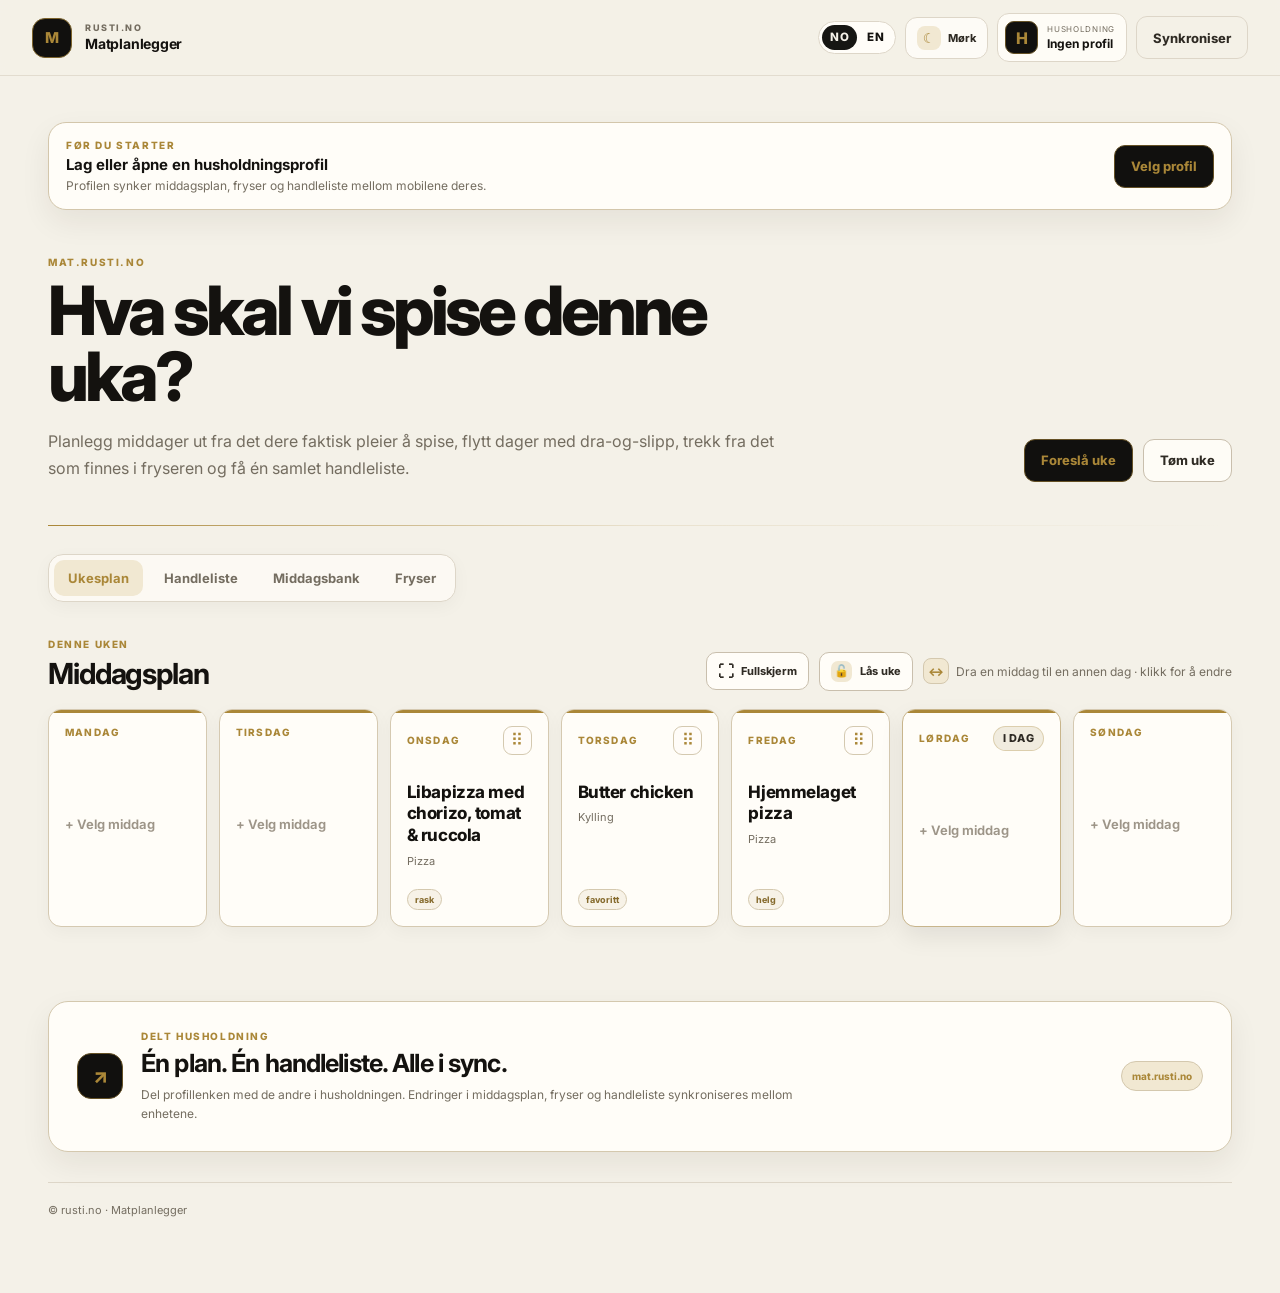
==== index.html @ eedb1150 "Add files via upload" ====
<!doctype html>
<html lang="no" data-theme="light">
<head>
  <meta charset="utf-8" />
  <meta name="viewport" content="width=device-width,initial-scale=1,viewport-fit=cover" />
  <meta id="themeColor" name="theme-color" content="#f4f1e8" />
  <meta name="color-scheme" content="light dark" />
  <meta name="mobile-web-app-capable" content="yes" />
  <meta name="apple-mobile-web-app-capable" content="yes" />
  <meta name="apple-mobile-web-app-status-bar-style" content="black-translucent" />
  <meta name="description" content="Matplanlegger for husholdningen – ukesplan, middagsbank, fryser og handleliste på ett sted." />
  <meta http-equiv="Cache-Control" content="no-cache, no-store, must-revalidate" />
  <meta http-equiv="Pragma" content="no-cache" />
  <meta http-equiv="Expires" content="0" />
  <meta name="app-version" content="1.12.2" />
  <link rel="canonical" href="https://mat.rusti.no/" />
  <title>Matplanlegger | rusti.no</title>
  <script>
    try {
      document.documentElement.dataset.theme = localStorage.getItem('matplan_theme') === 'dark' ? 'dark' : 'light';
    } catch (_) {}
  </script>
  <link rel="preconnect" href="https://fonts.googleapis.com">
  <link rel="preconnect" href="https://fonts.gstatic.com" crossorigin>
  <link href="https://fonts.googleapis.com/css2?family=Inter:wght@400;500;600;700;800&display=swap" rel="stylesheet">
  <link rel="stylesheet" href="styles.css?v=1.12.2" />
</head>
<body>
  <header class="topbar">
    <a class="brand" href="https://mat.rusti.no/" aria-label="Matplanlegger på rusti.no">
      <div class="brand-mark" aria-hidden="true">M</div>
      <div class="brand-copy"><span class="brand-domain">RUSTI.NO</span><strong>Matplanlegger</strong></div>
    </a>
    <div class="profile-tools">
      <button id="themeToggle" class="theme-toggle" type="button" aria-label="Bytt til mørk bakgrunn" title="Bytt tema">
        <span id="themeIcon" class="theme-icon" aria-hidden="true">☾</span>
        <span id="themeLabel">Mørk</span>
      </button>
      <button id="profileBtn" class="profile-chip" title="Bytt eller del profil">
        <span class="profile-avatar">H</span>
        <span><small>Husholdning</small><strong id="profileName">Ingen profil</strong></span>
      </button>
      <button id="syncBtn" class="ghost">Synkroniser</button>
    </div>
  </header>

  <main class="shell">
    <section id="profileBanner" class="profile-banner hidden">
      <div>
        <p class="eyebrow">FØR DU STARTER</p>
        <strong>Lag eller åpne en husholdningsprofil</strong>
        <span>Profilen synker middagsplan, fryser og handleliste mellom mobilene deres.</span>
      </div>
      <button id="bannerProfileBtn" class="primary">Velg profil</button>
    </section>

    <section class="hero">
      <div class="hero-copy">
        <p class="eyebrow">MAT.RUSTI.NO</p>
        <h1>Hva skal vi spise denne uka?</h1>
        <p class="lead">Planlegg middager ut fra det dere faktisk pleier å spise, flytt dager med dra-og-slipp, trekk fra det som finnes i fryseren og få én samlet handleliste.</p>
      </div>
      <div class="hero-actions">
        <button id="autoPlanBtn" class="primary">Foreslå uke</button>
        <button id="clearWeekBtn" class="secondary">Tøm uke</button>
      </div>
    </section>

    <nav class="tabs" aria-label="Navigasjon">
      <button class="tab active" data-view="week">Ukesplan</button>
      <button class="tab" data-view="shopping">Handleliste</button>
      <button class="tab" data-view="meals">Middagsbank</button>
      <button class="tab" data-view="freezer">Fryser</button>
    </nav>

    <section id="weekView" class="view active">
      <div class="section-head">
        <div><p class="eyebrow">DENNE UKEN</p><h2>Middagsplan</h2></div>
        <div class="week-head-actions">
          <button id="weekLockBtn" class="week-lock" type="button" aria-pressed="false" aria-label="Lås middagsplanen" title="Lås uka">
            <span id="weekLockIcon" class="week-lock-icon" aria-hidden="true">&#128275;</span>
            <span id="weekLockLabel">Lås uke</span>
          </button>
          <div id="weekHint" class="hint">Dra en middag til en annen dag · klikk for å endre</div>
        </div>
      </div>
      <div id="weekGrid" class="week-grid"></div>
    </section>

    <section id="shoppingView" class="view">
      <div class="section-head">
        <div><p class="eyebrow">DET SOM MANGLER</p><h2>Handleliste</h2></div>
        <button id="regenShoppingBtn" class="secondary">Oppdater fra uke</button>
      </div>
      <div class="notice">Handlelisten bygges automatisk fra valgte middager og trekker fra det dere allerede har registrert i fryseren.</div>
      <div id="shoppingList" class="shopping-list"></div>
    </section>

    <section id="mealsView" class="view">
      <div class="section-head">
        <div><p class="eyebrow">DEFAULT + DERES EGNE</p><h2>Middagsbank</h2></div>
        <div class="section-actions">
          <input id="mealSearch" class="search" placeholder="Søk etter middag…" />
          <button id="addMealBtn" class="primary" type="button">+ Legg til middag</button>
        </div>
      </div>
      <div class="notice meal-bank-note">Default-middagene følger appen. Egne middager lagres kun i den aktive husholdningsprofilen og synkroniseres med de andre som bruker samme profil.</div>
      <div id="mealFilters" class="filters"></div>
      <div id="mealGrid" class="meal-grid"></div>
    </section>

    <section id="freezerView" class="view">
      <div class="section-head">
        <div><p class="eyebrow">LAGER</p><h2>Fryser</h2></div>
        <button id="addFreezerBtn" class="secondary">Legg til vare</button>
      </div>
      <div id="freezerList" class="freezer-list"></div>
    </section>

    <section class="app-note">
      <div class="app-note-icon" aria-hidden="true">↗</div>
      <div>
        <p class="eyebrow">DELT HUSHOLDNING</p>
        <h2>Én plan. Én handleliste. Alle i sync.</h2>
        <p>Del profillenken med de andre i husholdningen. Endringer i middagsplan, fryser og handleliste synkroniseres mellom enhetene.</p>
      </div>
      <span class="domain-pill">mat.rusti.no</span>
    </section>
    <div class="footer">© rusti.no · Matplanlegger</div>
  </main>

  <dialog id="profileDialog">
    <div class="dialog-card profile-dialog">
      <div class="dialog-head">
        <div><p class="eyebrow">HUSHOLDNING</p><h3>Profiler</h3></div>
        <button id="closeProfileDialog" class="icon-btn" type="button">×</button>
      </div>
      <p class="dialog-copy">Ingen innlogging. Lag én profil per husholdning og del profilkoden eller lenken med de som skal bruke den.</p>

      <div id="currentProfileCard" class="current-profile hidden">
        <div>
          <span class="status-dot"></span>
          <div><small>Aktiv profil</small><strong id="currentProfileName"></strong></div>
        </div>
        <button id="copyProfileLinkBtn" class="secondary" type="button">Kopier delingslenke</button>
      </div>

      <div class="profile-columns">
        <form id="createProfileForm" class="profile-panel">
          <p class="eyebrow">NY PROFIL</p>
          <h4>Lag husholdning</h4>
          <label>Navn<input name="name" required maxlength="80" placeholder="f.eks. Sebastian & Ida" /></label>
          <button class="primary" type="submit">Lag profil</button>
        </form>

        <form id="joinProfileForm" class="profile-panel">
          <p class="eyebrow">HAR DU EN KODE?</p>
          <h4>Åpne eksisterende</h4>
          <label>Profilkode eller delingslenke<input name="code" required autocomplete="off" placeholder="Lim inn kode eller lenke" /></label>
          <button class="secondary" type="submit">Åpne profil</button>
        </form>
      </div>

      <div id="savedProfilesWrap" class="saved-profiles-wrap hidden">
        <p class="eyebrow">LAGRET PÅ DENNE ENHETEN</p>
        <div id="savedProfiles" class="saved-profiles"></div>
      </div>

      <div class="profile-warning">Profilkoden fungerer som en nøkkel. Alle som har koden kan åpne og endre husholdningen. Ikke legg delingslenken offentlig.</div>
    </div>
  </dialog>

  <dialog id="mealDialog">
    <form method="dialog" class="dialog-card">
      <div class="dialog-head"><div><p class="eyebrow">VELG MIDDAG</p><h3 id="dialogDay"></h3></div><button class="icon-btn" value="cancel">×</button></div>
      <input id="dialogSearch" class="search" placeholder="Søk…" />
      <div id="dialogMeals" class="dialog-meals"></div>
    </form>
  </dialog>

  <dialog id="customMealDialog">
    <form class="dialog-card custom-meal-dialog" id="customMealForm">
      <div class="dialog-head"><div><p class="eyebrow">MIN PROFIL</p><h3 id="customMealDialogTitle">Legg til middag</h3></div><button id="closeCustomMealDialog" class="icon-btn" type="button">×</button></div>
      <input type="hidden" name="id" />
      <div class="form-grid">
        <label>Navn<input name="name" required maxlength="120" placeholder="f.eks. Idas kyllingpasta" /></label>
        <label>Kategori<input name="category" maxlength="50" list="mealCategorySuggestions" placeholder="f.eks. Kylling" /></label>
      </div>
      <datalist id="mealCategorySuggestions"><option value="Kylling"><option value="Fisk"><option value="Kjøtt"><option value="Pasta"><option value="Pizza"><option value="Tex-mex"><option value="Vegetar"><option value="Annet"></datalist>
      <label>Ingredienser <span class="label-help">én per linje: vare | mengde</span><textarea name="ingredients" rows="7" placeholder="kyllingfilet | 600 g&#10;pasta | 1 pk&#10;matfløte | 1 beger"></textarea></label>
      <label>Oppskriftslenke <span class="label-help">valgfritt</span><input name="url" type="url" inputmode="url" placeholder="https://…" /></label>
      <div class="dialog-actions"><button id="cancelCustomMealBtn" class="secondary" type="button">Avbryt</button><button id="customMealSubmit" class="primary" type="submit">Legg til middag</button></div>
    </form>
  </dialog>

  <dialog id="freezerDialog">
    <form method="dialog" class="dialog-card small" id="freezerForm">
      <div class="dialog-head"><div><p class="eyebrow">NY VARE</p><h3>Legg til i fryseren</h3></div><button class="icon-btn" value="cancel">×</button></div>
      <label>Vare<input name="name" required placeholder="f.eks. kyllingfilet" /></label>
      <label>Mengde<input name="qty" required placeholder="f.eks. 600 g eller 2 pk" /></label>
      <label>Plassering<select name="location"><option value="Kjelleren">Kjelleren</option><option value="Boden">Boden</option></select></label>
      <button class="primary" value="default">Lagre</button>
    </form>
  </dialog>

  <script>
    window.MATPLAN_API = 'https://matplanlegger-api.sebastian-be1.workers.dev';
  </script>
  <script src="meals.js?v=1.12.2"></script>
  <script src="app.js?v=1.12.2"></script>
  <script src="i18n.js?v=1.12.2"></script>
  <script src="week-enhancements.js?v=1.12.2"></script>
</body>
</html>
---- styles.css ----
:root{
  color-scheme:light;
  --bg:#f4f1e8;
  --surface:#fffdf8;
  --surface-raised:#ffffff;
  --surface-2:#eee9dd;
  --surface-3:#e5dfd2;
  --ink:#14120f;
  --ink-soft:#2f2b24;
  --muted:#746d60;
  --muted-2:#9d9588;
  --line:#ddd6c8;
  --line-strong:#c9bfad;
  --accent:#aa8738;
  --accent-hover:#8d6d2a;
  --accent-soft:#f1e8d2;
  --pink:#aa8738;
  --teal:#aa8738;
  --orange:#aa8738;
  --blue:#aa8738;
  --success:#8a743a;
  --danger:#a34b43;
  --warning-bg:#f6f0e3;
  --warning-line:#d7c79e;
  --warning-ink:#6f5927;
  --header:rgba(244,241,232,.88);
  --shadow:0 12px 30px rgba(37,30,19,.07);
  --shadow-lg:0 28px 72px rgba(20,17,12,.18);
  --overlay:rgba(12,10,7,.52);
  --black:#11100e;
}

html[data-theme="dark"]{
  color-scheme:dark;
  --bg:#0b0b0a;
  --surface:#141311;
  --surface-raised:#191815;
  --surface-2:#1f1d19;
  --surface-3:#29261f;
  --ink:#f4efe4;
  --ink-soft:#ddd5c6;
  --muted:#aaa091;
  --muted-2:#777064;
  --line:#302c24;
  --line-strong:#494234;
  --accent:#d0ae5a;
  --accent-hover:#e0c06e;
  --accent-soft:#2b2517;
  --pink:#d0ae5a;
  --teal:#d0ae5a;
  --orange:#d0ae5a;
  --blue:#d0ae5a;
  --success:#c6aa63;
  --danger:#d77a70;
  --warning-bg:#211d14;
  --warning-line:#584a2a;
  --warning-ink:#d6bc79;
  --header:rgba(11,11,10,.88);
  --shadow:0 15px 36px rgba(0,0,0,.26);
  --shadow-lg:0 32px 86px rgba(0,0,0,.52);
  --overlay:rgba(0,0,0,.70);
  --black:#080807;
}

*{box-sizing:border-box}
html{scroll-behavior:smooth}
body{
  margin:0;
  min-height:100vh;
  font-family:Inter,system-ui,-apple-system,BlinkMacSystemFont,"Segoe UI",sans-serif;
  color:var(--ink);
  background:var(--bg);
  -webkit-font-smoothing:antialiased;
  transition:background-color .25s ease,color .25s ease;
}
button,input,select{font:inherit}
button{color:inherit}
a{color:inherit}
button:focus-visible,a:focus-visible,input:focus-visible,select:focus-visible{outline:3px solid color-mix(in srgb,var(--accent) 35%,transparent);outline-offset:2px}

.topbar{
  min-height:76px;
  display:flex;
  align-items:center;
  justify-content:space-between;
  gap:18px;
  padding:12px 32px;
  background:var(--header);
  border-bottom:1px solid color-mix(in srgb,var(--line) 78%,transparent);
  position:sticky;
  top:0;
  z-index:20;
  backdrop-filter:blur(18px) saturate(140%);
}
.brand{display:flex;align-items:center;gap:13px;text-decoration:none;color:var(--ink)}
.brand-mark{
  width:40px;height:40px;border-radius:13px;display:grid;place-items:center;
  color:var(--accent);font-size:15px;font-weight:800;letter-spacing:-.04em;
  background:var(--black);
  border:1px solid color-mix(in srgb,var(--accent) 70%,var(--black));
  box-shadow:none;
}
.brand-copy{display:flex;flex-direction:column;gap:1px}
.brand-domain{font-size:9px;line-height:1.2;letter-spacing:.17em;font-weight:800;color:var(--muted)}
.brand-copy strong{font-size:14px;line-height:1.25;letter-spacing:-.015em}

.profile-tools{display:flex;align-items:center;gap:9px}
.profile-chip,.theme-toggle,.ghost,.secondary,.primary{transition:transform .16s ease,border-color .16s ease,background .16s ease,box-shadow .16s ease,color .16s ease}
.profile-chip{
  border:1px solid var(--line);background:color-mix(in srgb,var(--surface) 88%,transparent);border-radius:12px;
  padding:7px 11px 7px 7px;display:flex;align-items:center;gap:9px;cursor:pointer;text-align:left;
}
.profile-chip:hover{border-color:var(--line-strong);box-shadow:var(--shadow);transform:translateY(-1px)}
.profile-avatar,.mini-avatar{display:grid;place-items:center;background:var(--black);color:var(--accent);border:1px solid color-mix(in srgb,var(--accent) 55%,var(--black));font-weight:800;border-radius:9px}
.profile-avatar{width:33px;height:33px}
.profile-chip small,.profile-chip strong{display:block}
.profile-chip small{font-size:8px;letter-spacing:.09em;text-transform:uppercase;color:var(--muted);margin-bottom:2px}
.profile-chip strong{font-size:12px;max-width:170px;white-space:nowrap;overflow:hidden;text-overflow:ellipsis}
.theme-toggle{
  min-height:42px;border:1px solid var(--line);background:color-mix(in srgb,var(--surface) 86%,transparent);border-radius:12px;
  padding:8px 11px;display:flex;align-items:center;gap:7px;cursor:pointer;font-size:11px;font-weight:750;color:var(--ink-soft);
}
.theme-toggle:hover{border-color:var(--line-strong);background:var(--surface-raised);transform:translateY(-1px)}
.theme-icon{width:24px;height:24px;border-radius:8px;display:grid;place-items:center;background:var(--accent-soft);color:var(--accent);font-size:14px}

.shell{max-width:1240px;margin:0 auto;padding:46px 28px 76px}
.hidden{display:none!important}
.profile-banner{
  background:var(--surface);
  border:1px solid color-mix(in srgb,var(--accent) 20%,var(--line));border-radius:18px;padding:16px 17px;margin-bottom:30px;
  display:flex;align-items:center;justify-content:space-between;gap:18px;box-shadow:var(--shadow);
}
.profile-banner strong,.profile-banner span{display:block}
.profile-banner strong{font-size:15px;margin:4px 0}
.profile-banner span{font-size:12px;color:var(--muted)}

.hero{padding:16px 0 44px;display:flex;align-items:flex-end;justify-content:space-between;gap:42px;position:relative}
.hero::after{content:"";position:absolute;left:0;right:0;bottom:0;height:1px;background:linear-gradient(90deg,var(--accent),color-mix(in srgb,var(--accent) 15%,transparent),transparent)}
.hero-copy{max-width:805px}
.eyebrow{font-size:10px;letter-spacing:.16em;font-weight:800;margin:0;color:var(--accent);text-transform:uppercase}
.hero h1{
  font-size:clamp(40px,6vw,68px);letter-spacing:-.058em;line-height:.97;max-width:840px;margin:10px 0 18px;font-weight:800;
  color:var(--ink);
}
.lead{color:var(--muted);max-width:740px;line-height:1.68;font-size:16px;margin:0}
.hero-actions{display:flex;gap:10px;flex-wrap:wrap;justify-content:flex-end}

.primary,.secondary,.ghost{min-height:43px;border-radius:11px;padding:10px 16px;font-weight:750;font-size:13px;cursor:pointer}
.primary{background:var(--black);color:var(--accent);border:1px solid color-mix(in srgb,var(--accent) 55%,var(--black));box-shadow:none}
.primary:hover{background:color-mix(in srgb,var(--black) 90%,var(--accent));color:var(--accent-hover);transform:translateY(-1px);box-shadow:0 8px 22px color-mix(in srgb,var(--black) 20%,transparent)}
.secondary{background:color-mix(in srgb,var(--surface) 90%,transparent);color:var(--ink-soft);border:1px solid var(--line-strong)}
.secondary:hover,.ghost:hover{background:var(--surface-2);border-color:color-mix(in srgb,var(--accent) 28%,var(--line-strong));transform:translateY(-1px)}
.ghost{background:transparent;border:1px solid var(--line);color:var(--ink-soft)}

.tabs{
  display:flex;gap:7px;margin:28px 0 36px;padding:5px;background:color-mix(in srgb,var(--surface) 72%,transparent);
  border:1px solid var(--line);border-radius:15px;width:max-content;max-width:100%;overflow:auto;scrollbar-width:none;box-shadow:0 5px 18px color-mix(in srgb,var(--ink) 4%,transparent)
}
.tabs::-webkit-scrollbar{display:none}
.tab{border:0;background:transparent;padding:10px 14px;border-radius:10px;font-weight:700;font-size:13px;color:var(--muted);cursor:pointer;white-space:nowrap}
.tab:hover{background:var(--surface-2);color:var(--ink-soft)}
.tab.active{background:var(--accent-soft);color:var(--accent);box-shadow:none}

.view{display:none}.view.active{display:block}
.section-head{display:flex;align-items:flex-end;justify-content:space-between;gap:16px;margin-bottom:18px}
.section-head h2{margin:6px 0 0;font-size:29px;letter-spacing:-.038em}
.hint{font-size:12px;color:var(--muted);display:flex;align-items:center;gap:7px}
.hint::before{content:"↔";width:24px;height:24px;display:grid;place-items:center;border:1px solid color-mix(in srgb,var(--accent) 18%,var(--line));background:var(--accent-soft);border-radius:8px;color:var(--accent);font-weight:800}
.week-head-actions{display:flex;align-items:center;justify-content:flex-end;gap:10px;flex-wrap:wrap}
.week-lock{min-height:38px;display:inline-flex;align-items:center;gap:8px;padding:8px 11px;border-radius:10px;border:1px solid var(--line-strong);background:var(--surface);color:var(--ink-soft);font-size:11px;font-weight:750;cursor:pointer;transition:.16s ease}
.week-lock:hover{border-color:color-mix(in srgb,var(--accent) 38%,var(--line-strong));background:var(--surface-raised);transform:translateY(-1px)}
.week-lock.locked{background:var(--black);border-color:color-mix(in srgb,var(--accent) 58%,var(--black));color:var(--accent)}
.week-lock-icon{width:21px;height:21px;display:grid;place-items:center;border-radius:7px;background:var(--accent-soft);color:var(--accent);font-size:12px;line-height:1}
.week-lock.locked .week-lock-icon{background:color-mix(in srgb,var(--accent) 16%,var(--black));color:var(--accent)}
.primary:disabled,.secondary:disabled{opacity:.42;cursor:not-allowed;transform:none!important;box-shadow:none!important}
.week-grid.week-locked .day-card{cursor:default;background:color-mix(in srgb,var(--surface) 94%,var(--surface-2));box-shadow:none}
.week-grid.week-locked .day-card:hover{transform:none;border-color:color-mix(in srgb,var(--accent) 16%,var(--line));box-shadow:none}
.day-lock{width:26px;height:26px;display:grid;place-items:center;border:1px solid var(--line);border-radius:8px;background:var(--surface-2);color:var(--muted);font-size:11px}

.week-grid{display:grid;grid-template-columns:repeat(7,minmax(0,1fr));gap:12px}
.day-card{
  --day-accent:var(--accent);position:relative;overflow:hidden;min-height:218px;
  background:var(--surface);
  border:1px solid color-mix(in srgb,var(--day-accent) 16%,var(--line));border-radius:13px;padding:16px;
  display:flex;flex-direction:column;cursor:pointer;user-select:none;
  transition:border-color .16s ease,box-shadow .16s ease,transform .16s ease,background .16s ease;
  box-shadow:0 5px 18px color-mix(in srgb,var(--ink) 4%,transparent);
}
.day-card::before{content:"";position:absolute;inset:0 0 auto;height:3px;background:var(--accent)}
.day-card:nth-child(n){--day-accent:var(--accent)}
.day-card:hover{border-color:color-mix(in srgb,var(--day-accent) 42%,var(--line));box-shadow:0 16px 36px color-mix(in srgb,var(--day-accent) 13%,transparent);transform:translateY(-3px)}
.day-card.dragging{opacity:.46;transform:scale(.985);box-shadow:none}
.day-card.drop-target{border-color:var(--day-accent);box-shadow:0 0 0 4px color-mix(in srgb,var(--day-accent) 16%,transparent),0 18px 38px color-mix(in srgb,var(--day-accent) 13%,transparent)}
.day-card.just-dropped{animation:dropFlash .4s ease}
@keyframes dropFlash{0%{box-shadow:0 0 0 5px color-mix(in srgb,var(--day-accent) 28%,transparent)}100%{box-shadow:0 5px 18px color-mix(in srgb,var(--ink) 4%,transparent)}}
.day-card[draggable="true"]{cursor:grab}.day-card[draggable="true"]:active{cursor:grabbing}
.day-top{display:flex;align-items:center;justify-content:space-between;gap:8px}
.day-name{font-size:10px;color:var(--day-accent);font-weight:800;text-transform:uppercase;letter-spacing:.12em}
.drag-handle{width:29px;height:29px;border:1px solid color-mix(in srgb,var(--day-accent) 17%,var(--line));background:color-mix(in srgb,var(--surface) 82%,transparent);border-radius:9px;color:var(--day-accent);font-size:17px;line-height:1;display:grid;place-items:center;cursor:grab;touch-action:none;padding:0}
.drag-handle:hover{background:var(--surface-raised);box-shadow:0 5px 14px color-mix(in srgb,var(--day-accent) 10%,transparent)}
.drag-handle:active{cursor:grabbing}
.day-meal{font-weight:760;font-size:17px;margin-top:27px;line-height:1.28;letter-spacing:-.025em;color:var(--ink)}
.day-meta{font-size:11px;color:var(--muted);margin-top:7px}
.day-empty{margin:auto 0;color:var(--muted-2);font-size:13px;font-weight:650}
.day-tags{display:flex;gap:5px;flex-wrap:wrap;margin-top:auto;padding-top:16px}
.tag{font-size:9px;padding:4px 7px;border-radius:999px;background:color-mix(in srgb,var(--day-accent) 9%,var(--surface));color:color-mix(in srgb,var(--day-accent) 76%,var(--ink));font-weight:750;border:1px solid color-mix(in srgb,var(--day-accent) 18%,var(--line))}
.drag-float{position:fixed;left:0;top:0;z-index:1000;pointer-events:none;width:min(220px,52vw);background:var(--surface-raised);border:1px solid var(--line-strong);border-radius:14px;padding:13px 14px;box-shadow:var(--shadow-lg);transform:rotate(1.2deg);opacity:.97}
.drag-float small{display:block;color:var(--muted);font-size:9px;text-transform:uppercase;letter-spacing:.12em;font-weight:800;margin-bottom:5px}.drag-float strong{font-size:14px;line-height:1.3}

.shopping-list,.freezer-list{display:grid;gap:10px}
.shopping-row,.freezer-row{background:var(--surface);border:1px solid var(--line);border-radius:12px;padding:14px 15px;display:grid;grid-template-columns:32px 1fr auto;align-items:center;gap:12px;box-shadow:0 4px 15px color-mix(in srgb,var(--ink) 3%,transparent);transition:.15s ease}
.shopping-row:hover,.freezer-row:hover{border-color:var(--line-strong);transform:translateY(-1px);box-shadow:var(--shadow)}
.shopping-row{border-left:3px solid color-mix(in srgb,var(--accent) 70%,var(--line))}
.shopping-row.done{opacity:.48}.shopping-row input{width:17px;height:17px;accent-color:var(--accent)}
.shopping-name{font-weight:720;font-size:13px}.shopping-sub,.freezer-sub{font-size:11px;color:var(--muted);margin-top:3px}
.qty{font-weight:750;font-size:11px;background:var(--accent-soft);color:var(--accent);border-radius:999px;padding:6px 9px}
.notice{padding:13px 14px;background:var(--accent-soft);border:1px solid color-mix(in srgb,var(--accent) 24%,var(--line));border-radius:12px;margin-bottom:15px;font-size:12px;color:var(--ink-soft);line-height:1.55}
.search{border:1px solid var(--line-strong);background:var(--surface);border-radius:11px;padding:10px 12px;min-width:250px;outline:none;color:var(--ink);box-shadow:0 3px 10px color-mix(in srgb,var(--ink) 3%,transparent)}
.search::placeholder,input::placeholder{color:var(--muted-2)}
.search:focus,.dialog-card label input:focus,.dialog-card label select:focus,.profile-panel input:focus{border-color:color-mix(in srgb,var(--accent) 65%,var(--line));box-shadow:0 0 0 4px color-mix(in srgb,var(--accent) 11%,transparent);outline:none}
.filters{display:flex;gap:7px;flex-wrap:wrap;margin-bottom:17px}
.filter{border:1px solid var(--line);background:color-mix(in srgb,var(--surface) 88%,transparent);border-radius:9px;padding:7px 11px;font-size:11px;font-weight:700;cursor:pointer;color:var(--muted);transition:.15s ease}
.filter:hover{border-color:var(--line-strong);background:var(--surface-2);color:var(--ink-soft)}
.filter.active{background:var(--black);color:var(--accent);border-color:color-mix(in srgb,var(--accent) 55%,var(--black));box-shadow:none}
.meal-grid{display:grid;grid-template-columns:repeat(3,1fr);gap:12px}
.meal-card{position:relative;overflow:hidden;background:var(--surface);border:1px solid var(--line);border-radius:12px;padding:18px;box-shadow:0 5px 16px color-mix(in srgb,var(--ink) 3%,transparent);transition:.15s ease}
.meal-card::after{content:"";position:absolute;right:0;top:0;width:42px;height:1px;background:var(--accent);opacity:.7}
.meal-card:hover{border-color:color-mix(in srgb,var(--accent) 26%,var(--line));box-shadow:var(--shadow);transform:translateY(-3px)}
.meal-card h3{font-size:17px;letter-spacing:-.025em;margin:8px 0;color:var(--ink);position:relative;z-index:1}.meal-card p{font-size:11px;color:var(--muted);line-height:1.55;margin:0;position:relative;z-index:1}.meal-card a{display:inline-block;margin-top:14px;font-size:11px;color:var(--accent);font-weight:750;text-decoration:none;position:relative;z-index:1}.meal-card a:hover{text-decoration:underline}
.freezer-row{grid-template-columns:1fr auto auto}.location{font-size:10px;padding:5px 8px;border-radius:8px;background:var(--accent-soft);color:var(--accent);border:1px solid color-mix(in srgb,var(--accent) 22%,var(--line));font-weight:700}.remove{border:0;background:transparent;color:var(--danger);cursor:pointer;font-size:11px;font-weight:750}.empty{background:color-mix(in srgb,var(--surface) 78%,transparent);border:1px dashed var(--line-strong);border-radius:14px;padding:36px;text-align:center;color:var(--muted);font-size:13px}

.app-note{margin-top:74px;border:1px solid color-mix(in srgb,var(--accent) 18%,var(--line));border-radius:20px;padding:28px;display:grid;grid-template-columns:auto 1fr auto;align-items:center;gap:18px;background:var(--surface);box-shadow:var(--shadow)}
.app-note-icon{width:46px;height:46px;border-radius:14px;display:grid;place-items:center;background:var(--black);color:var(--accent);border:1px solid color-mix(in srgb,var(--accent) 55%,var(--black));font-size:20px;font-weight:800;box-shadow:none}
.app-note h2{margin:6px 0 7px;font-size:25px;letter-spacing:-.035em}.app-note p:not(.eyebrow){margin:0;max-width:680px;color:var(--muted);font-size:12px;line-height:1.6}.domain-pill{font-size:10px;font-weight:750;color:var(--accent);background:var(--accent-soft);border:1px solid color-mix(in srgb,var(--accent) 18%,var(--line));border-radius:999px;padding:8px 10px;white-space:nowrap}
.footer{margin-top:30px;padding-top:20px;border-top:1px solid var(--line);font-size:11px;color:var(--muted)}

.profile-dialog{max-width:760px}
dialog{border:1px solid var(--line);border-radius:16px;padding:0;box-shadow:var(--shadow-lg);width:min(720px,92vw);color:var(--ink);background:var(--surface-raised)}
dialog::backdrop{background:var(--overlay);backdrop-filter:blur(5px)}
.dialog-card{padding:23px;background:linear-gradient(180deg,var(--surface-raised) 0%,var(--surface) 100%)}
.dialog-card.small{max-width:480px}.dialog-head{display:flex;align-items:flex-start;justify-content:space-between;margin-bottom:14px}.dialog-head h3{margin:5px 0;font-size:24px;letter-spacing:-.03em}
.icon-btn{border:1px solid var(--line);background:var(--surface);border-radius:9px;width:35px;height:35px;font-size:20px;cursor:pointer;color:var(--muted)}.icon-btn:hover{background:var(--surface-2);border-color:var(--line-strong)}
.dialog-meals{display:grid;gap:7px;max-height:55vh;overflow:auto;margin-top:12px}.dialog-meal{border:1px solid var(--line);background:var(--surface);border-radius:10px;padding:12px;text-align:left;cursor:pointer;color:var(--ink)}.dialog-meal:hover{border-color:color-mix(in srgb,var(--accent) 34%,var(--line));background:var(--accent-soft)}.dialog-meal strong{display:block;font-size:13px}.dialog-meal span{font-size:10px;color:var(--muted)}
label{display:grid;gap:6px;font-size:11px;font-weight:700;margin:14px 0}.dialog-card label input,.dialog-card label select{padding:10px;border:1px solid var(--line-strong);border-radius:9px;background:var(--surface);color:var(--ink);outline:none}.dialog-copy{font-size:12px;color:var(--muted);line-height:1.55;margin:-2px 0 17px}
.current-profile{border:1px solid color-mix(in srgb,var(--accent) 20%,var(--line));background:var(--accent-soft);border-radius:12px;padding:12px;display:flex;align-items:center;justify-content:space-between;gap:12px;margin-bottom:14px}.current-profile>div{display:flex;align-items:center;gap:10px}.current-profile small,.current-profile strong{display:block}.current-profile small{font-size:9px;color:var(--muted);margin-bottom:2px}.status-dot{width:8px;height:8px;border-radius:999px;background:var(--success);box-shadow:0 0 0 4px color-mix(in srgb,var(--success) 13%,transparent)}
.profile-columns{display:grid;grid-template-columns:1fr 1fr;gap:10px}.profile-panel{border:1px solid var(--line);background:color-mix(in srgb,var(--surface) 82%,transparent);border-radius:12px;padding:16px;margin:0}.profile-panel h4{font-size:17px;margin:6px 0 12px;letter-spacing:-.02em}.profile-panel label{margin:0 0 12px}.profile-panel input{width:100%;padding:10px;border:1px solid var(--line-strong);border-radius:9px;background:var(--surface);color:var(--ink);outline:none}.profile-panel .primary,.profile-panel .secondary{width:100%}
.saved-profiles-wrap{margin-top:18px}.saved-profiles{display:grid;gap:7px;margin-top:8px}.saved-profile{border:1px solid var(--line);background:var(--surface);border-radius:10px;padding:9px;display:grid;grid-template-columns:36px 1fr auto;align-items:center;gap:10px;text-align:left;cursor:pointer;color:var(--ink)}.saved-profile:hover,.saved-profile.active{background:var(--accent-soft);border-color:color-mix(in srgb,var(--accent) 35%,var(--line))}.mini-avatar{width:34px;height:34px}.saved-profile strong,.saved-profile small{display:block}.saved-profile strong{font-size:12px}.saved-profile small{font-size:9px;color:var(--muted);margin-top:2px}.saved-profile .arrow{color:var(--muted)}
.profile-warning{font-size:10px;line-height:1.5;color:var(--warning-ink);background:var(--warning-bg);border:1px solid var(--warning-line);border-radius:10px;padding:10px 11px;margin-top:16px}
.toast{position:fixed;left:50%;bottom:28px;transform:translate(-50%,18px);opacity:0;pointer-events:none;background:var(--black);color:var(--accent);border:1px solid color-mix(in srgb,var(--accent) 45%,var(--black));padding:10px 14px;border-radius:10px;font-size:11px;font-weight:750;box-shadow:0 13px 34px rgba(0,0,0,.24);z-index:1200;transition:.2s}.toast.show{opacity:1;transform:translate(-50%,0)}


.section-actions{display:flex;align-items:center;justify-content:flex-end;gap:9px;flex-wrap:wrap}
.primary:disabled,.secondary:disabled{opacity:.45;cursor:not-allowed;transform:none!important;box-shadow:none!important}
.meal-bank-note{margin-top:-4px;margin-bottom:17px}
.meal-card-top{display:flex;align-items:center;justify-content:space-between;gap:10px}
.meal-source{font-size:9px;font-weight:800;letter-spacing:.08em;text-transform:uppercase;color:var(--accent);border:1px solid color-mix(in srgb,var(--accent) 35%,var(--line));background:var(--accent-soft);padding:4px 7px;border-radius:999px;white-space:nowrap}
.meal-source.default{color:var(--muted);border-color:var(--line);background:var(--surface-2)}
.meal-card-footer{display:flex;align-items:flex-end;justify-content:space-between;gap:12px;margin-top:14px;min-height:27px}
.meal-card-footer>a{margin-top:0}
.meal-actions{display:flex;gap:5px;margin-left:auto}
.meal-action{border:0;background:transparent;color:var(--muted);padding:5px 6px;font-size:10px;font-weight:750;cursor:pointer;border-radius:7px}
.meal-action:hover{background:var(--surface-2);color:var(--ink)}
.meal-action.danger:hover{color:var(--danger)}
.custom-meal-card{border-color:color-mix(in srgb,var(--accent) 26%,var(--line))}
.meal-grid-empty{grid-column:1/-1}
.custom-meal-dialog{max-width:650px}
.form-grid{display:grid;grid-template-columns:1.3fr .7fr;gap:12px}
.label-help{font-size:9px;color:var(--muted);font-weight:500;margin-left:4px}
.dialog-card textarea{width:100%;resize:vertical;min-height:120px;padding:10px;border:1px solid var(--line-strong);border-radius:9px;background:var(--surface);color:var(--ink);outline:none;line-height:1.55}
.dialog-card textarea:focus{border-color:color-mix(in srgb,var(--accent) 65%,var(--line));box-shadow:0 0 0 4px color-mix(in srgb,var(--accent) 11%,transparent);outline:none}
.dialog-actions{display:flex;justify-content:flex-end;gap:8px;margin-top:18px}

@media(max-width:1050px){.week-grid{grid-template-columns:repeat(4,1fr)}.meal-grid{grid-template-columns:repeat(2,1fr)}.hero{align-items:flex-start;flex-direction:column}.hero-actions{justify-content:flex-start}.app-note{grid-template-columns:auto 1fr}.domain-pill{grid-column:2;justify-self:start}}
@media(max-width:760px){.week-head-actions{width:100%;justify-content:space-between}.section-actions{width:100%;justify-content:stretch}.section-actions .search{flex:1}.form-grid{grid-template-columns:1fr}.topbar{min-height:68px;padding:10px 16px}.shell{padding:34px 16px 56px}.profile-tools .ghost{display:none}.profile-chip strong{max-width:105px}.theme-toggle span:last-child{display:none}.theme-toggle{padding:7px}.hero{padding-top:4px;padding-bottom:32px;gap:24px}.hero h1{font-size:clamp(36px,12vw,54px)}.lead{font-size:14px}.tabs{width:100%;border-radius:14px}.tab{flex:1}.week-grid{grid-template-columns:repeat(2,minmax(0,1fr))}.day-card{min-height:182px}.section-head{align-items:flex-start;flex-direction:column}.search{width:100%;min-width:0}.profile-columns{grid-template-columns:1fr}.current-profile{align-items:flex-start;flex-direction:column}.current-profile .secondary{width:100%}.profile-banner{align-items:flex-start;flex-direction:column}.profile-banner .primary{width:100%}.app-note{grid-template-columns:1fr;padding:22px}.app-note-icon{width:42px;height:42px}.domain-pill{grid-column:1}}
@media(max-width:480px){.week-head-actions{align-items:stretch;flex-direction:column}.week-lock{justify-content:center}.section-actions{display:grid;grid-template-columns:1fr}.section-actions .primary{width:100%}.meal-card-footer{align-items:flex-start;flex-direction:column}.meal-actions{margin-left:0}.brand-domain{display:none}.brand-mark{width:36px;height:36px;border-radius:11px}.profile-avatar{display:none}.profile-chip{padding-left:10px}.profile-chip small{display:none}.theme-toggle{min-height:38px}.theme-icon{width:22px;height:22px}.tabs{display:grid;grid-template-columns:1fr 1fr;overflow:visible}.week-grid{grid-template-columns:1fr}.day-card{min-height:150px}.day-meal{margin-top:19px}.shopping-row{grid-template-columns:28px 1fr}.shopping-row .qty{grid-column:2}.freezer-row{grid-template-columns:1fr auto}.freezer-row .location{grid-column:1}.meal-grid{grid-template-columns:1fr}}
@media(prefers-reduced-motion:reduce){*,*::before,*::after{scroll-behavior:auto!important;transition:none!important;animation:none!important}}
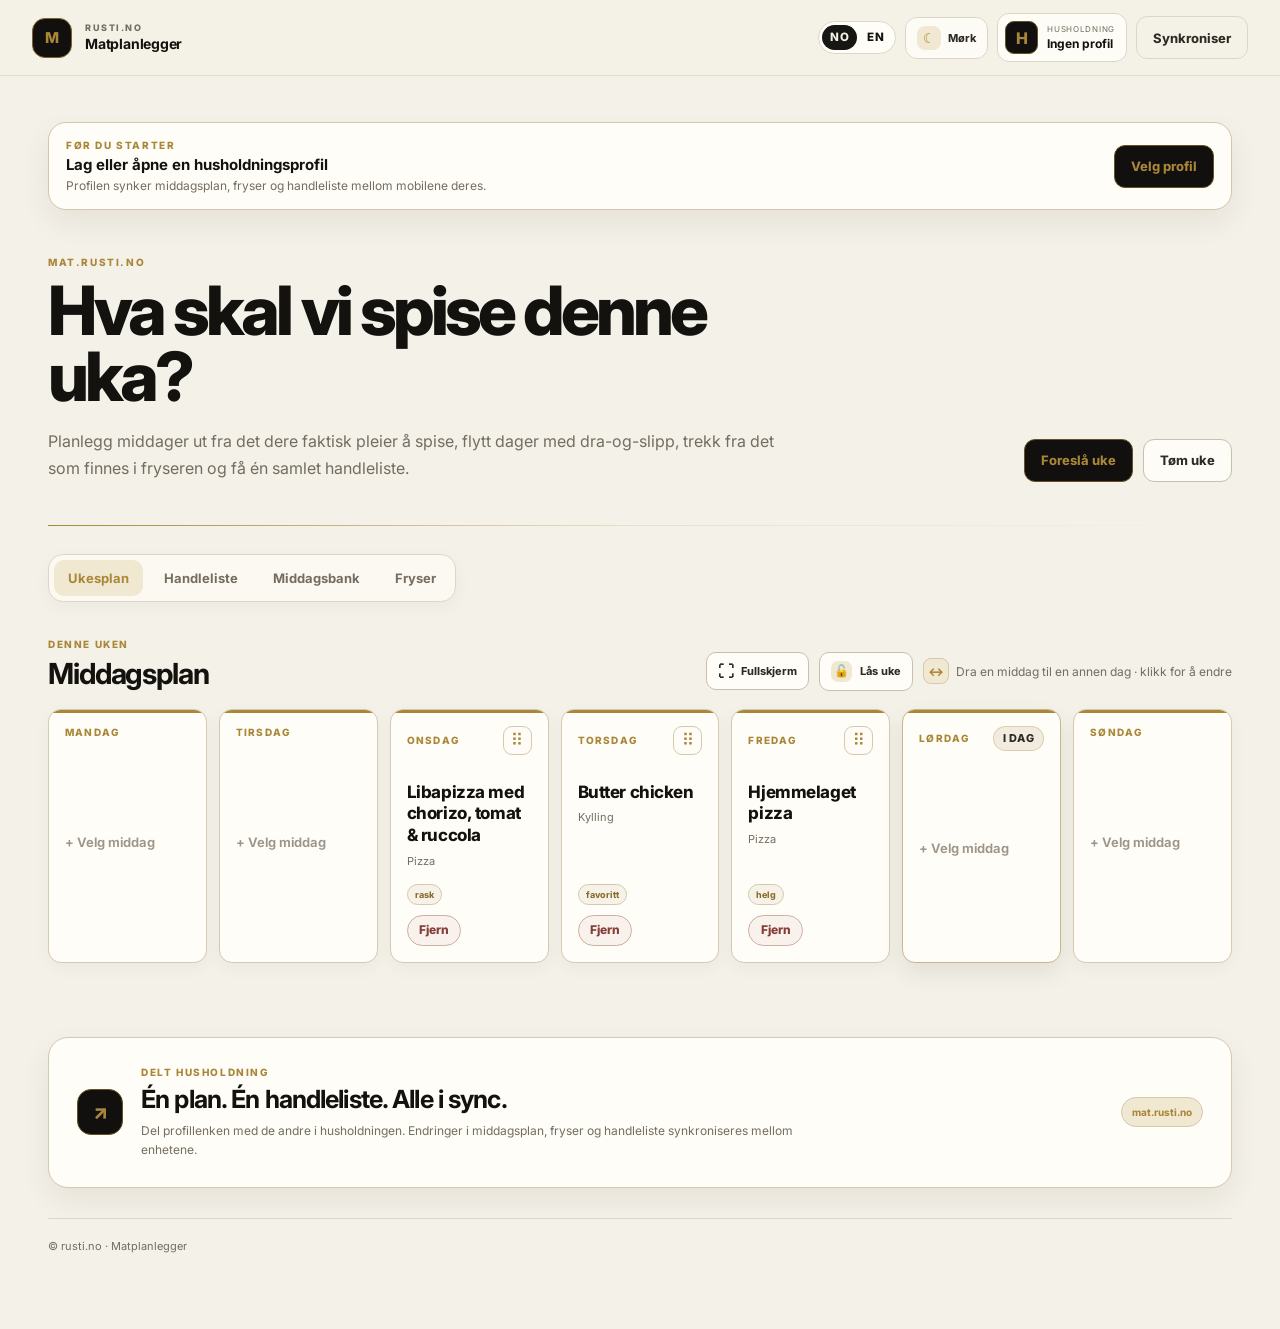
==== commit 57b148b4: "Add files via upload" ====
--- a/index.html
+++ b/index.html
@@ -12,7 +12,7 @@
   <meta http-equiv="Cache-Control" content="no-cache, no-store, must-revalidate" />
   <meta http-equiv="Pragma" content="no-cache" />
   <meta http-equiv="Expires" content="0" />
-  <meta name="app-version" content="1.12.2" />
+  <meta name="app-version" content="1.13.0" />
   <link rel="canonical" href="https://mat.rusti.no/" />
   <title>Matplanlegger | rusti.no</title>
   <script>
@@ -23,7 +23,7 @@
   <link rel="preconnect" href="https://fonts.googleapis.com">
   <link rel="preconnect" href="https://fonts.gstatic.com" crossorigin>
   <link href="https://fonts.googleapis.com/css2?family=Inter:wght@400;500;600;700;800&display=swap" rel="stylesheet">
-  <link rel="stylesheet" href="styles.css?v=1.12.2" />
+  <link rel="stylesheet" href="styles.css?v=1.13.2" />
 </head>
 <body>
   <header class="topbar">
@@ -104,7 +104,7 @@
           <button id="addMealBtn" class="primary" type="button">+ Legg til middag</button>
         </div>
       </div>
-      <div class="notice meal-bank-note">Default-middagene følger appen. Egne middager lagres kun i den aktive husholdningsprofilen og synkroniseres med de andre som bruker samme profil.</div>
+      <div class="notice meal-bank-note">Default-middagene administreres sentralt og gjelder alle profiler. Egne middager lagres kun i den aktive husholdningsprofilen og synkroniseres med de andre som bruker samme profil.</div>
       <div id="mealFilters" class="filters"></div>
       <div id="mealGrid" class="meal-grid"></div>
     </section>
@@ -206,9 +206,11 @@
   <script>
     window.MATPLAN_API = 'https://matplanlegger-api.sebastian-be1.workers.dev';
   </script>
-  <script src="meals.js?v=1.12.2"></script>
-  <script src="app.js?v=1.12.2"></script>
-  <script src="i18n.js?v=1.12.2"></script>
-  <script src="week-enhancements.js?v=1.12.2"></script>
+  <script src="meals.js?v=1.13.2"></script>
+  <script src="recipe-links.js?v=1.13.2"></script>
+  <script src="app.js?v=1.13.2"></script>
+  <script src="meal-library-mode.js?v=1.13.2"></script>
+  <script src="i18n.js?v=1.13.2"></script>
+  <script src="week-enhancements.js?v=1.13.2"></script>
 </body>
 </html>
--- a/styles.css
+++ b/styles.css
@@ -204,6 +204,10 @@
 .day-empty{margin:auto 0;color:var(--muted-2);font-size:13px;font-weight:650}
 .day-tags{display:flex;gap:5px;flex-wrap:wrap;margin-top:auto;padding-top:16px}
 .tag{font-size:9px;padding:4px 7px;border-radius:999px;background:color-mix(in srgb,var(--day-accent) 9%,var(--surface));color:color-mix(in srgb,var(--day-accent) 76%,var(--ink));font-weight:750;border:1px solid color-mix(in srgb,var(--day-accent) 18%,var(--line))}
+.day-card-actions{display:flex;align-items:center;gap:7px;flex-wrap:wrap;margin-top:10px;min-height:30px}
+.week-remove-btn{display:inline-flex;align-items:center;justify-content:center;width:max-content;max-width:100%;padding:.52rem .7rem;border:1px solid color-mix(in srgb,var(--danger,#b34b46) 28%,var(--line));border-radius:999px;background:color-mix(in srgb,var(--danger,#b34b46) 7%,var(--surface));color:color-mix(in srgb,var(--danger,#b34b46) 78%,var(--ink));font-size:.75rem;font-weight:800;line-height:1;cursor:pointer;transition:transform .16s ease,border-color .16s ease,background .16s ease}
+.week-remove-btn:hover{transform:translateY(-1px);border-color:color-mix(in srgb,var(--danger,#b34b46) 55%,var(--line));background:color-mix(in srgb,var(--danger,#b34b46) 12%,var(--surface))}
+.week-remove-btn:focus-visible{outline:2px solid currentColor;outline-offset:2px}
 .drag-float{position:fixed;left:0;top:0;z-index:1000;pointer-events:none;width:min(220px,52vw);background:var(--surface-raised);border:1px solid var(--line-strong);border-radius:14px;padding:13px 14px;box-shadow:var(--shadow-lg);transform:rotate(1.2deg);opacity:.97}
 .drag-float small{display:block;color:var(--muted);font-size:9px;text-transform:uppercase;letter-spacing:.12em;font-weight:800;margin-bottom:5px}.drag-float strong{font-size:14px;line-height:1.3}
 
